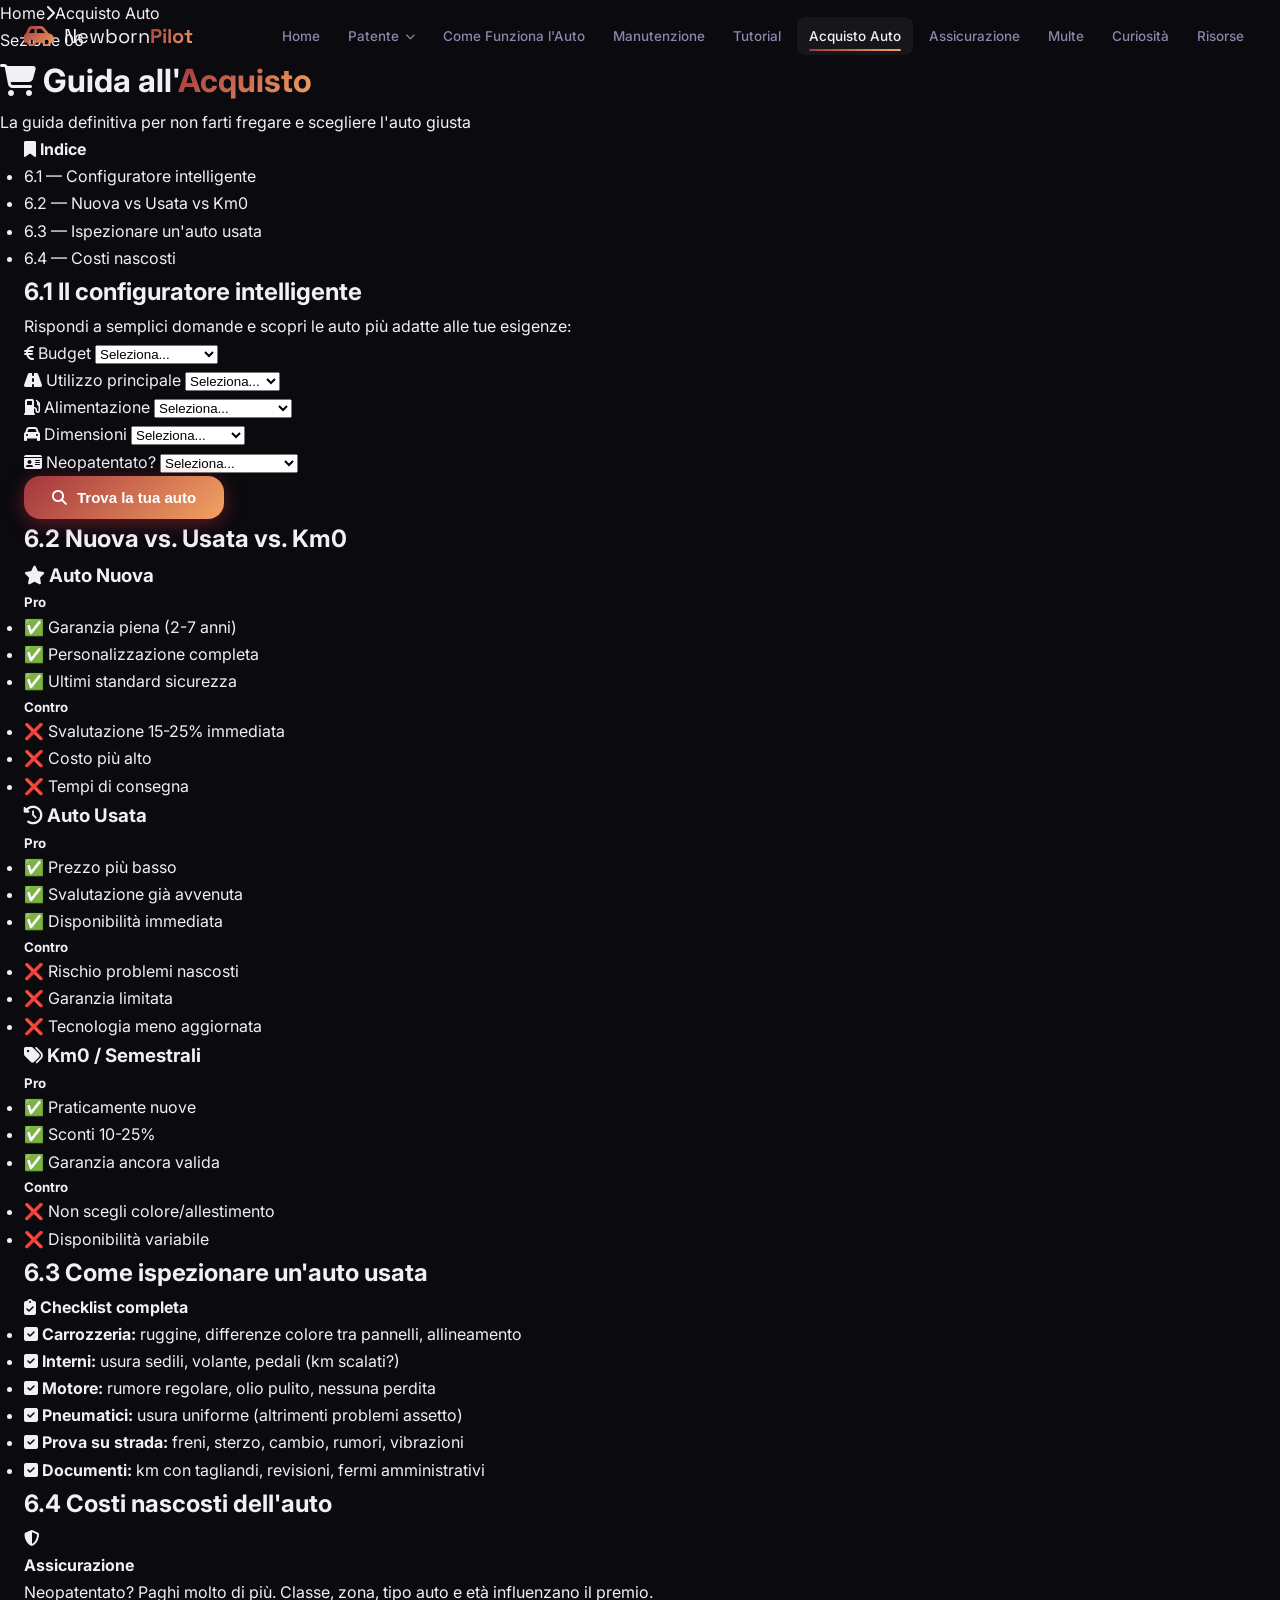
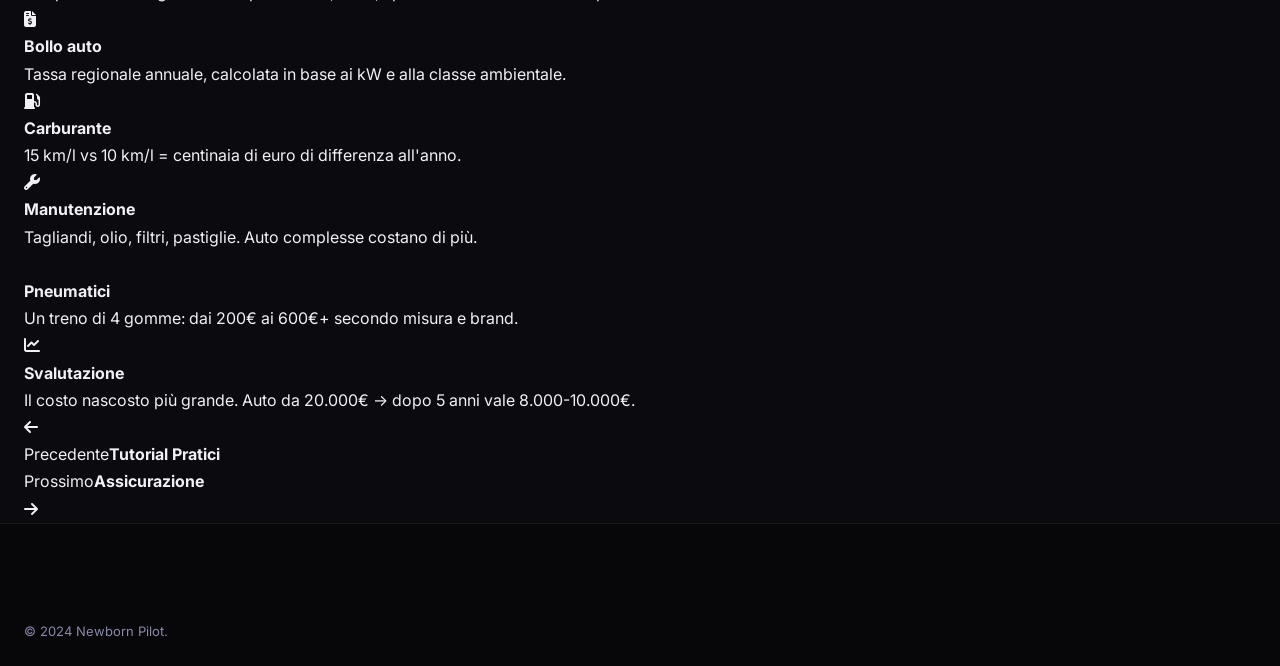
==== pages/acquisto.html @ 16c621de "NewBorn Pilot" ====
<!DOCTYPE html>
<html lang="it">
<head>
    <meta charset="UTF-8">
    <meta name="viewport" content="width=device-width, initial-scale=1.0">
    <title>Acquisto Auto — Newborn Pilot</title>
    <link rel="preconnect" href="https://fonts.googleapis.com">
    <link rel="preconnect" href="https://fonts.gstatic.com" crossorigin>
    <link href="https://fonts.googleapis.com/css2?family=Inter:wght@300;400;500;600;700;800;900&family=Space+Grotesk:wght@400;500;600;700&display=swap" rel="stylesheet">
    <link rel="stylesheet" href="https://cdnjs.cloudflare.com/ajax/libs/font-awesome/6.5.0/css/all.min.css">
    <link rel="stylesheet" href="../css/style.css">
</head>
<body>
    <nav class="navbar" id="navbar">
        <div class="nav-container">
            <a href="../index.html" class="nav-logo"><i class="fas fa-car-side"></i><span>Newborn<strong>Pilot</strong></span></a>
            <div class="nav-menu" id="navMenu">
                <a href="../index.html" class="nav-link">Home</a>
                <div class="nav-dropdown">
                    <a href="#" class="nav-link dropdown-toggle">Patente <i class="fas fa-chevron-down"></i></a>
                    <div class="dropdown-menu">
                        <a href="patente-teoria.html"><i class="fas fa-book"></i> Teoria</a>
                        <a href="patente-pratica.html"><i class="fas fa-car"></i> Pratica</a>
                    </div>
                </div>
                <a href="come-funziona-auto.html" class="nav-link">Come Funziona l'Auto</a>
                <a href="manutenzione.html" class="nav-link">Manutenzione</a>
                <a href="tutorial.html" class="nav-link">Tutorial</a>
                <a href="acquisto.html" class="nav-link active">Acquisto Auto</a>
                <a href="assicurazione.html" class="nav-link">Assicurazione</a>
                <a href="multe.html" class="nav-link">Multe</a>
                <a href="curiosita.html" class="nav-link">Curiosità</a>
                <a href="risorse.html" class="nav-link">Risorse</a>
            </div>
            <button class="nav-toggle" id="navToggle"><span></span><span></span><span></span></button>
        </div>
    </nav>

    <header class="page-hero">
        <div class="page-hero-content">
            <div class="breadcrumb"><a href="../index.html">Home</a><i class="fas fa-chevron-right"></i><span>Acquisto Auto</span></div>
            <div class="page-hero-badge"><span class="section-number-badge">Sezione 06</span></div>
            <h1><i class="fas fa-shopping-cart"></i> Guida all'<span class="gradient-text">Acquisto</span></h1>
            <p>La guida definitiva per non farti fregare e scegliere l'auto giusta</p>
        </div>
    </header>

    <main class="page-content">
        <div class="container">
            <div class="content-layout">
                <aside class="content-sidebar">
                    <div class="sidebar-nav sticky-sidebar">
                        <h4><i class="fas fa-bookmark"></i> Indice</h4>
                        <ul>
                            <li><a href="#configuratore" class="sidebar-link">6.1 — Configuratore intelligente</a></li>
                            <li><a href="#nuova-usata" class="sidebar-link">6.2 — Nuova vs Usata vs Km0</a></li>
                            <li><a href="#ispezione" class="sidebar-link">6.3 — Ispezionare un'auto usata</a></li>
                            <li><a href="#costi-nascosti" class="sidebar-link">6.4 — Costi nascosti</a></li>
                        </ul>
                    </div>
                </aside>

                <div class="content-main">
                    <!-- Configuratore -->
                    <section id="configuratore" class="content-section">
                        <h2><span class="section-num">6.1</span> Il configuratore intelligente</h2>
                        <p>Rispondi a semplici domande e scopri le auto più adatte alle tue esigenze:</p>

                        <div class="configurator-preview">
                            <div class="config-form">
                                <div class="config-group">
                                    <label><i class="fas fa-euro-sign"></i> Budget</label>
                                    <select id="budget">
                                        <option value="">Seleziona...</option>
                                        <option value="5000">Sotto 5.000€</option>
                                        <option value="10000">5.000 - 10.000€</option>
                                        <option value="20000">10.000 - 20.000€</option>
                                        <option value="35000">20.000 - 35.000€</option>
                                        <option value="50000">Oltre 35.000€</option>
                                    </select>
                                </div>
                                <div class="config-group">
                                    <label><i class="fas fa-road"></i> Utilizzo principale</label>
                                    <select id="utilizzo">
                                        <option value="">Seleziona...</option>
                                        <option value="citta">Città</option>
                                        <option value="extra">Extraurbano</option>
                                        <option value="auto">Autostrada</option>
                                        <option value="misto">Misto</option>
                                    </select>
                                </div>
                                <div class="config-group">
                                    <label><i class="fas fa-gas-pump"></i> Alimentazione</label>
                                    <select id="alimentazione">
                                        <option value="">Seleziona...</option>
                                        <option value="benzina">Benzina</option>
                                        <option value="diesel">Diesel</option>
                                        <option value="gpl">GPL</option>
                                        <option value="ibrido">Ibrido</option>
                                        <option value="elettrico">Elettrico</option>
                                        <option value="boh">Non so, consigliami</option>
                                    </select>
                                </div>
                                <div class="config-group">
                                    <label><i class="fas fa-car"></i> Dimensioni</label>
                                    <select id="dimensioni">
                                        <option value="">Seleziona...</option>
                                        <option value="city">Citycar</option>
                                        <option value="util">Utilitaria</option>
                                        <option value="berl">Berlina</option>
                                        <option value="suv">SUV-Crossover</option>
                                        <option value="sw">Station Wagon</option>
                                    </select>
                                </div>
                                <div class="config-group">
                                    <label><i class="fas fa-id-card"></i> Neopatentato?</label>
                                    <select id="neopatentato">
                                        <option value="">Seleziona...</option>
                                        <option value="si">Sì (vincolo 55 kW/t)</option>
                                        <option value="no">No</option>
                                    </select>
                                </div>
                                <button class="btn btn-primary" onclick="showConfigResult()">
                                    <i class="fas fa-search"></i> Trova la tua auto
                                </button>
                            </div>
                            <div id="configResult" class="config-result" style="display:none;">
                                <h4><i class="fas fa-check-circle"></i> In base alle tue risposte, ecco alcune categorie consigliate:</h4>
                                <p id="configText"></p>
                            </div>
                        </div>
                    </section>

                    <!-- Nuova vs Usata -->
                    <section id="nuova-usata" class="content-section">
                        <h2><span class="section-num">6.2</span> Nuova vs. Usata vs. Km0</h2>
                        <div class="three-comparison">
                            <div class="comp-card">
                                <h3><i class="fas fa-star"></i> Auto Nuova</h3>
                                <div class="pros">
                                    <h5>Pro</h5>
                                    <ul>
                                        <li>✅ Garanzia piena (2-7 anni)</li>
                                        <li>✅ Personalizzazione completa</li>
                                        <li>✅ Ultimi standard sicurezza</li>
                                    </ul>
                                </div>
                                <div class="cons">
                                    <h5>Contro</h5>
                                    <ul>
                                        <li>❌ Svalutazione 15-25% immediata</li>
                                        <li>❌ Costo più alto</li>
                                        <li>❌ Tempi di consegna</li>
                                    </ul>
                                </div>
                            </div>
                            <div class="comp-card">
                                <h3><i class="fas fa-history"></i> Auto Usata</h3>
                                <div class="pros">
                                    <h5>Pro</h5>
                                    <ul>
                                        <li>✅ Prezzo più basso</li>
                                        <li>✅ Svalutazione già avvenuta</li>
                                        <li>✅ Disponibilità immediata</li>
                                    </ul>
                                </div>
                                <div class="cons">
                                    <h5>Contro</h5>
                                    <ul>
                                        <li>❌ Rischio problemi nascosti</li>
                                        <li>❌ Garanzia limitata</li>
                                        <li>❌ Tecnologia meno aggiornata</li>
                                    </ul>
                                </div>
                            </div>
                            <div class="comp-card">
                                <h3><i class="fas fa-tags"></i> Km0 / Semestrali</h3>
                                <div class="pros">
                                    <h5>Pro</h5>
                                    <ul>
                                        <li>✅ Praticamente nuove</li>
                                        <li>✅ Sconti 10-25%</li>
                                        <li>✅ Garanzia ancora valida</li>
                                    </ul>
                                </div>
                                <div class="cons">
                                    <h5>Contro</h5>
                                    <ul>
                                        <li>❌ Non scegli colore/allestimento</li>
                                        <li>❌ Disponibilità variabile</li>
                                    </ul>
                                </div>
                            </div>
                        </div>
                    </section>

                    <!-- Ispezione -->
                    <section id="ispezione" class="content-section">
                        <h2><span class="section-num">6.3</span> Come ispezionare un'auto usata</h2>
                        <div class="checklist-box">
                            <h4><i class="fas fa-clipboard-check"></i> Checklist completa</h4>
                            <ul class="checklist">
                                <li><i class="fas fa-check-square"></i> <strong>Carrozzeria:</strong> ruggine, differenze colore tra pannelli, allineamento</li>
                                <li><i class="fas fa-check-square"></i> <strong>Interni:</strong> usura sedili, volante, pedali (km scalati?)</li>
                                <li><i class="fas fa-check-square"></i> <strong>Motore:</strong> rumore regolare, olio pulito, nessuna perdita</li>
                                <li><i class="fas fa-check-square"></i> <strong>Pneumatici:</strong> usura uniforme (altrimenti problemi assetto)</li>
                                <li><i class="fas fa-check-square"></i> <strong>Prova su strada:</strong> freni, sterzo, cambio, rumori, vibrazioni</li>
                                <li><i class="fas fa-check-square"></i> <strong>Documenti:</strong> km con tagliandi, revisioni, fermi amministrativi</li>
                            </ul>
                        </div>
                    </section>

                    <!-- Costi nascosti -->
                    <section id="costi-nascosti" class="content-section">
                        <h2><span class="section-num">6.4</span> Costi nascosti dell'auto</h2>
                        <div class="cost-grid">
                            <div class="cost-item"><i class="fas fa-shield-alt"></i><h4>Assicurazione</h4><p>Neopatentato? Paghi molto di più. Classe, zona, tipo auto e età influenzano il premio.</p></div>
                            <div class="cost-item"><i class="fas fa-file-invoice-dollar"></i><h4>Bollo auto</h4><p>Tassa regionale annuale, calcolata in base ai kW e alla classe ambientale.</p></div>
                            <div class="cost-item"><i class="fas fa-gas-pump"></i><h4>Carburante</h4><p>15 km/l vs 10 km/l = centinaia di euro di differenza all'anno.</p></div>
                            <div class="cost-item"><i class="fas fa-wrench"></i><h4>Manutenzione</h4><p>Tagliandi, olio, filtri, pastiglie. Auto complesse costano di più.</p></div>
                            <div class="cost-item"><i class="fas fa-tire"></i><h4>Pneumatici</h4><p>Un treno di 4 gomme: dai 200€ ai 600€+ secondo misura e brand.</p></div>
                            <div class="cost-item"><i class="fas fa-chart-line"></i><h4>Svalutazione</h4><p>Il costo nascosto più grande. Auto da 20.000€ → dopo 5 anni vale 8.000-10.000€.</p></div>
                        </div>
                    </section>

                    <div class="page-navigation">
                        <a href="tutorial.html" class="page-nav-btn prev">
                            <i class="fas fa-arrow-left"></i>
                            <div><span>Precedente</span><strong>Tutorial Pratici</strong></div>
                        </a>
                        <a href="assicurazione.html" class="page-nav-btn next">
                            <div><span>Prossimo</span><strong>Assicurazione</strong></div>
                            <i class="fas fa-arrow-right"></i>
                        </a>
                    </div>
                </div>
            </div>
        </div>
    </main>

    <footer class="footer"><div class="container"><div class="footer-bottom"><p>&copy; 2024 Newborn Pilot.</p></div></div></footer>
    <button class="back-to-top" id="backToTop"><i class="fas fa-chevron-up"></i></button>
    <script src="js/main.js"></script>
</body>
</html>
---- css/style.css ----
/* ============================================
   CSS/STYLE.CSS — NEWBORN PILOT (Versione Semplificata)
   ============================================ */

/* ─── VARIABILI & RESET ─────────────────────── */
:root {
  --primary: #e63946; --primary-dark: #c1121f; --primary-light: #ff6b7a;
  --secondary: #1d3557; --accent: #f4a261; --accent-light: #f9c784;
  --bg: #0a0a0f; --bg-card: #12121a; --bg-card-hover: #1a1a26; --bg-section: #0e0e16;
  --text: #f0f0f5; --text-muted: #8888aa; --text-light: #ccccdd;
  --border: rgba(255,255,255,0.07); --border-hover: rgba(230,57,70,0.4);
  --gradient: linear-gradient(135deg, #a3353e, #f4a261);
  --gradient-glow: linear-gradient(135deg, rgba(230,57,70,0.2), rgba(244,162,97,0.2));
  --shadow-sm: 0 2px 8px rgba(0,0,0,0.3); --shadow-md: 0 8px 32px rgba(0,0,0,0.4);
  --shadow-lg: 0 20px 60px rgba(0,0,0,0.5); --shadow-glow: 0 0 40px rgba(230,57,70,0.25);
  --radius: 16px; --radius-sm: 8px; --radius-lg: 24px; --radius-xl: 32px;
  --nav-h: 72px;
  --transition: 0.3s cubic-bezier(0.4, 0, 0.2, 1);
  --transition-bounce: 0.5s cubic-bezier(0.34, 1.56, 0.64, 1);
  --font-main: 'Inter', sans-serif; --font-display: 'Space Grotesk', sans-serif;
}

*, *::before, *::after { margin: 0; padding: 0; box-sizing: border-box; }

html { scroll-behavior: smooth; font-size: 16px; }

body {
  font-family: var(--font-main);
  background: var(--bg);
  color: var(--text);
  line-height: 1.7;
  overflow-x: hidden;
  -webkit-font-smoothing: antialiased;
}

a { text-decoration: none; color: inherit; transition: var(--transition); }
img { max-width: 100%; display: block; }

/* ─── ELEMENTI GLOBALI & UTILITY ──────────────── */
::-webkit-scrollbar { width: 6px; }
::-webkit-scrollbar-track { background: var(--bg); }
::-webkit-scrollbar-thumb { background: var(--gradient); border-radius: 99px; }
::selection { background: rgba(230,57,70,0.35); color: #fff; }

.gradient-text, .steering-wheel, .loader p, .nav-logo i, .nav-logo strong, .stat-number, .stat-plus, .floating-card i, .section-card-icon > i, .philosophy-quote blockquote i, .footer-logo i, .footer-logo strong {
  background: var(--gradient);
  -webkit-background-clip: text;
  background-clip: text;
  -webkit-text-fill-color: transparent;
}
.section-header h2, .intro-content h2, .philosophy-content h2 {
  font-family: var(--font-display);
  font-size: clamp(30px, 5vw, 46px);
  font-weight: 700;
  line-height: 1.2;
  letter-spacing: -1px;
}
.intro-section::before, .sections-overview::before, .philosophy-section::before {
  content: ''; position: absolute; top: 0; left: 0; right: 0;
  height: 1px;
  background: linear-gradient(90deg, transparent, var(--border), transparent);
}

/* ─── PRELOADER ──────────────────────────────── */
#preloader {
  position: fixed; inset: 0; z-index: 9999;
  background: var(--bg);
  display: flex; align-items: center; justify-content: center;
  transition: opacity 0.6s ease, visibility 0.6s ease;
}
#preloader.hidden { opacity: 0; visibility: hidden; pointer-events: none; }
.loader { display: flex; flex-direction: column; align-items: center; gap: 20px; }
.steering-wheel { font-size: 56px; animation: spin 1.5s linear infinite; }
.loader p { font-family: var(--font-display); font-size: 22px; font-weight: 700; letter-spacing: 3px; animation: pulse-text 1.5s ease-in-out infinite; }
@keyframes spin { to { transform: rotate(360deg); } }
@keyframes pulse-text { 50% { opacity: 0.5; } }

/* ─── NAVBAR ─────────────────────────────────── */
.navbar {
  position: fixed; top: 0; left: 0; right: 0;
  height: var(--nav-h);
  z-index: 1000;
  transition: background var(--transition), backdrop-filter var(--transition), box-shadow var(--transition);
}
.navbar.scrolled {
  background: rgba(10, 10, 15, 0.92);
  backdrop-filter: blur(20px); -webkit-backdrop-filter: blur(20px);
  box-shadow: 0 1px 0 var(--border), var(--shadow-sm);
}
.nav-container { max-width: 1400px; margin: 0 auto; padding: 0 24px; height: 100%; display: flex; align-items: center; justify-content: space-between; }
.nav-logo { display: flex; align-items: center; gap: 10px; font-family: var(--font-display); font-size: 20px; }
.nav-logo i { font-size: 24px; }
.nav-menu { display: flex; align-items: center; gap: 4px; }
.nav-link { padding: 8px 12px; border-radius: var(--radius-sm); font-size: 13.5px; font-weight: 500; color: var(--text-muted); position: relative; }
.nav-link::after { content: ''; position: absolute; bottom: 4px; left: 12px; right: 12px; height: 2px; background: var(--gradient); border-radius: 99px; transform: scaleX(0); transition: transform var(--transition); transform-origin: left; }
.nav-link:hover, .nav-link.active { color: var(--text); background: rgba(255,255,255,0.05); }
.nav-link:hover::after, .nav-link.active::after { transform: scaleX(1); }
.nav-dropdown { position: relative; }
.dropdown-toggle { display: flex; align-items: center; gap: 6px; cursor: pointer; }
.dropdown-toggle .fa-chevron-down { font-size: 10px; transition: transform var(--transition); }
.nav-dropdown:hover .fa-chevron-down { transform: rotate(180deg); }
.dropdown-menu { position: absolute; top: calc(100% + 8px); left: 50%; transform: translateX(-50%) translateY(-8px); background: var(--bg-card); border: 1px solid var(--border); border-radius: var(--radius); padding: 8px; min-width: 180px; opacity: 0; visibility: hidden; transition: all var(--transition); box-shadow: var(--shadow-md); }
.nav-dropdown:hover .dropdown-menu { opacity: 1; visibility: visible; transform: translateX(-50%) translateY(0); }
.dropdown-menu a { display: flex; align-items: center; gap: 10px; padding: 10px 14px; border-radius: var(--radius-sm); font-size: 14px; color: var(--text-muted); }
.dropdown-menu a:hover { background: rgba(230,57,70,0.1); color: var(--primary-light); }
.dropdown-menu a i { width: 16px; font-size: 13px; color: var(--primary); }
.nav-toggle { display: none; flex-direction: column; justify-content: center; gap: 5px; width: 38px; height: 38px; background: rgba(255,255,255,0.05); border: 1px solid var(--border); border-radius: var(--radius-sm); cursor: pointer; padding: 8px; transition: var(--transition); }
.nav-toggle span { display: block; height: 2px; background: var(--text); border-radius: 99px; transition: all var(--transition); }
.nav-toggle.active span:nth-child(1) { transform: translateY(7px) rotate(45deg); }
.nav-toggle.active span:nth-child(2) { opacity: 0; transform: scaleX(0); }
.nav-toggle.active span:nth-child(3) { transform: translateY(-7px) rotate(-45deg); }

/* ─── HERO ───────────────────────────────────── */
.hero { position: relative; min-height: 100vh; display: flex; flex-direction: column; align-items: center; justify-content: center; padding: calc(var(--nav-h) + 60px) 24px 100px; text-align: center; overflow: hidden; }
.hero-bg { position: absolute; inset: 0; }
.hero-bg::before { content: ''; position: absolute; inset: 0; background: radial-gradient(ellipse 80% 60% at 50% 0%, rgba(230,57,70,0.15) 0%, transparent 65%), radial-gradient(ellipse 60% 40% at 20% 80%, rgba(244,162,97,0.08) 0%, transparent 50%), radial-gradient(ellipse 50% 50% at 80% 20%, rgba(29,53,87,0.2) 0%, transparent 50%); }
.hero-bg::after { content: ''; position: absolute; inset: 0; background: url("data:image/svg+xml,%3Csvg width='60' height='60' viewBox='0 0 60 60' xmlns='http://www.w3.org/2000/svg'%3E%3Cg fill='none' fill-rule='evenodd'%3E%3Cg fill='%23ffffff' fill-opacity='0.02'%3E%3Cpath d='M36 34v-4h-2v4h-4v2h4v4h2v-4h4v-2h-4zm0-30V0h-2v4h-4v2h4v4h2V6h4V4h-4zM6 34v-4H4v4H0v2h4v4h2v-4h4v-2H6zM6 4V0H4v4H0v2h4v4h2V6h4V4H6z'/%3E%3C/g%3E%3C/g%3E%3C/svg%3E"); }
.hero-content { position: relative; z-index: 2; max-width: 800px; width: 100%; }
.hero-badge { display: inline-flex; align-items: center; gap: 8px; background: rgba(230,57,70,0.12); border: 1px solid rgba(230,57,70,0.3); color: var(--primary-light); padding: 8px 20px; border-radius: 99px; font-size: 13px; font-weight: 600; letter-spacing: 0.5px; margin-bottom: 28px; animation: badge-glow 3s ease-in-out infinite; }
@keyframes badge-glow { 50% { box-shadow: 0 0 30px rgba(230,57,70,0.4); } }
.hero h1 { font-family: var(--font-display); font-size: clamp(52px, 10vw, 100px); font-weight: 800; line-height: 0.95; letter-spacing: -3px; margin-bottom: 24px; text-transform: uppercase; }
.hero-subtitle { font-size: clamp(18px, 3vw, 22px); color: var(--text-light); margin-bottom: 16px; }
.hero-subtitle strong { color: var(--accent); }
.hero-description { font-size: 15px; color: var(--text-muted); max-width: 560px; margin: 0 auto 40px; line-height: 1.8; }
.hero-actions { display: flex; align-items: center; justify-content: center; gap: 16px; flex-wrap: wrap; margin-bottom: 60px; }
.hero-stats { display: flex; justify-content: center; gap: 48px; flex-wrap: wrap; }
.stat { display: flex; flex-direction: column; align-items: center; gap: 4px; }
.stat-number, .stat-plus { font-family: var(--font-display); font-weight: 800; line-height: 1; }
.stat-number { font-size: 42px; }
.stat-plus { font-size: 28px; }
.stat-label { font-size: 12px; color: var(--text-muted); font-weight: 500; letter-spacing: 0.5px; text-transform: uppercase; }
.scroll-indicator { position: absolute; bottom: 40px; left: 50%; transform: translateX(-50%); display: flex; flex-direction: column; align-items: center; gap: 10px; z-index: 2; animation: bounce 2s ease-in-out infinite; }
.scroll-indicator p { font-size: 11px; color: var(--text-muted); letter-spacing: 1.5px; text-transform: uppercase; }
@keyframes bounce { 50% { transform: translateX(-50%) translateY(-8px); } }

/* ─── BOTTONI ────────────────────────────────── */
.btn { display: inline-flex; align-items: center; gap: 10px; padding: 13px 28px; border-radius: var(--radius); font-size: 15px; font-weight: 600; cursor: pointer; border: none; transition: all var(--transition); position: relative; overflow: hidden; }
.btn::before { content: ''; position: absolute; inset: 0; background: rgba(255,255,255,0.1); opacity: 0; transition: opacity var(--transition); }
.btn:hover::before { opacity: 1; }
.btn-primary { background: var(--gradient); color: #fff; box-shadow: 0 4px 20px rgba(230,57,70,0.4); }
.btn-primary:hover { transform: translateY(-2px); box-shadow: 0 8px 30px rgba(230,57,70,0.5); }
.btn-outline { background: transparent; color: var(--text-light); border: 1px solid var(--border); }
.btn-outline:hover { border-color: var(--border-hover); color: var(--text); background: rgba(255,255,255,0.04); transform: translateY(-2px); }
.btn-lg { padding: 16px 36px; font-size: 16px; border-radius: var(--radius-lg); }

/* ─── SEZIONI ────────────────────────────────── */
.section { padding: 100px 0; position: relative; }
.container { max-width: 1280px; margin: 0 auto; padding: 0 24px; }
.section-header { text-align: center; max-width: 640px; margin: 0 auto 64px; }
.section-header p { color: var(--text-muted); font-size: 16px; margin-top: 16px; }
.section-tag { display: inline-flex; align-items: center; gap: 6px; font-size: 12px; font-weight: 700; letter-spacing: 2px; text-transform: uppercase; color: var(--primary); background: rgba(230,57,70,0.1); border: 1px solid rgba(230,57,70,0.2); padding: 6px 14px; border-radius: 99px; margin-bottom: 20px; }

/* ─── SEZIONE INTRO ──────────────────────────── */
.intro-section { background: var(--bg-section); overflow: hidden; }
.intro-grid { display: grid; grid-template-columns: 1fr 1fr; gap: 80px; align-items: center; }
.intro-content h2 { margin: 0 0 24px; }
.intro-lead { font-size: 18px; color: var(--text-light); line-height: 1.7; margin-bottom: 16px; }
.intro-lead strong { color: var(--text); }
.intro-content > p { color: var(--text-muted); font-size: 15px; margin-bottom: 16px; line-height: 1.8; }
.intro-content > p strong { color: var(--primary-light); }
.intro-features { display: grid; grid-template-columns: 1fr 1fr; gap: 12px; margin-top: 32px; }
.intro-feature { display: flex; align-items: center; gap: 10px; font-size: 14px; font-weight: 500; color: var(--text-light); }
.intro-feature i { color: var(--primary); font-size: 16px; flex-shrink: 0; }
.intro-visual { position: relative; height: 400px; display: flex; align-items: center; justify-content: center; }
.intro-card-stack { position: relative; width: 300px; height: 300px; }
.floating-card { position: absolute; background: var(--bg-card); border: 1px solid var(--border); border-radius: var(--radius-lg); padding: 20px 24px; display: flex; align-items: center; gap: 12px; font-size: 15px; font-weight: 600; color: var(--text-light); box-shadow: var(--shadow-md); transition: transform var(--transition), box-shadow var(--transition); cursor: default; }
.floating-card:hover { transform: translateY(-4px) !important; box-shadow: var(--shadow-lg); border-color: var(--border-hover); }
.floating-card i { font-size: 22px; flex-shrink: 0; }
.card-1 { top: 0; left: 0; animation: float-card 4s ease-in-out infinite; }
.card-2 { top: 60px; right: 0; animation: float-card 4s ease-in-out infinite 0.8s; }
.card-3 { top: 150px; left: 20px; animation: float-card 4s ease-in-out infinite 1.6s; }
.card-4 { bottom: 60px; right: 10px; animation: float-card 4s ease-in-out infinite 2.4s; }
.card-5 { bottom: 0; left: 40px; animation: float-card 4s ease-in-out infinite 3.2s; }
@keyframes float-card { 50% { transform: translateY(-10px); } }

/* ─── PANORAMICA SEZIONI ─────────────────────── */
.sections-grid { display: grid; grid-template-columns: repeat(auto-fill, minmax(290px, 1fr)); gap: 20px; }
.section-card { background: var(--bg-card); border: 1px solid var(--border); border-radius: var(--radius-lg); padding: 32px; display: flex; flex-direction: column; gap: 14px; transition: all var(--transition); position: relative; overflow: hidden; }
.section-card::before { content: ''; position: absolute; top: 0; left: 0; right: 0; height: 3px; background: var(--gradient); transform: scaleX(0); transform-origin: left; transition: transform var(--transition); }
.section-card::after { content: ''; position: absolute; inset: 0; background: var(--gradient-glow); opacity: 0; transition: opacity var(--transition); border-radius: inherit; }
.section-card:hover { border-color: var(--border-hover); transform: translateY(-6px); box-shadow: var(--shadow-lg), var(--shadow-glow); background: var(--bg-card-hover); }
.section-card:hover::before { transform: scaleX(1); }
.section-card:hover::after { opacity: 1; }
.section-card-icon { display: flex; align-items: center; justify-content: space-between; }
.section-card-icon > i { font-size: 32px; transition: transform var(--transition-bounce); }
.section-card:hover .section-card-icon > i { transform: scale(1.15) rotate(-5deg); }
.section-number { font-family: var(--font-display); font-size: 40px; font-weight: 800; color: rgba(255,255,255,0.04); line-height: 1; transition: color var(--transition); }
.section-card:hover .section-number { color: rgba(230,57,70,0.12); }
.section-card h3 { font-family: var(--font-display); font-size: 20px; font-weight: 700; transition: color var(--transition); }
.section-card > p { font-size: 14px; color: var(--text-muted); line-height: 1.7; flex: 1; transition: color var(--transition); }
.section-card-footer { display: flex; align-items: center; justify-content: space-between; margin-top: 4px; }
/* Elementi interni alla card con z-index */
.section-card-icon, .section-card h3, .section-card > p, .section-card-footer { position: relative; z-index: 1; }
.section-card:hover h3 { color: #fff; }
.section-card:hover > p { color: var(--text-light); }
.tag { font-size: 11px; font-weight: 700; letter-spacing: 1px; text-transform: uppercase; color: var(--primary); background: rgba(230,57,70,0.12); padding: 4px 12px; border-radius: 99px; border: 1px solid rgba(230,57,70,0.2); }
.section-card-footer > i { font-size: 14px; color: var(--text-muted); transition: all var(--transition); }
.section-card:hover .section-card-footer > i { color: var(--primary-light); transform: translateX(6px); }

/* ─── FILOSOFIA ──────────────────────────────── */
.philosophy-section { background: var(--bg-section); overflow: hidden; position: relative; }
.philosophy-section::after { content: ''; position: absolute; bottom: 0; left: 0; right: 0; height: 1px; background: linear-gradient(90deg, transparent, var(--border), transparent); }
.philosophy-content { text-align: center; max-width: 900px; margin: 0 auto; }
.philosophy-content h2 { margin: 0 0 56px; }
.philosophy-grid { display: grid; grid-template-columns: repeat(auto-fit, minmax(160px, 1fr)); gap: 24px; margin-bottom: 56px; }
.philosophy-item { background: var(--bg-card); border: 1px solid var(--border); border-radius: var(--radius-lg); padding: 32px 20px; text-align: center; transition: all var(--transition); position: relative; overflow: hidden; }
.philosophy-item::before { content: ''; position: absolute; bottom: 0; left: 0; right: 0; height: 3px; background: var(--gradient); transform: scaleX(0); transition: transform var(--transition); transform-origin: left; }
.philosophy-item:hover { border-color: var(--border-hover); transform: translateY(-4px); background: var(--bg-card-hover); box-shadow: var(--shadow-md); }
.philosophy-item:hover::before { transform: scaleX(1); }
.philosophy-icon { width: 60px; height: 60px; border-radius: 50%; background: rgba(230,57,70,0.1); border: 1px solid rgba(230,57,70,0.2); display: flex; align-items: center; justify-content: center; margin: 0 auto 16px; font-size: 22px; color: var(--primary); transition: all var(--transition-bounce); }
.philosophy-item:hover .philosophy-icon { background: var(--gradient); color: #fff; transform: scale(1.1) rotate(10deg); border-color: transparent; }
.philosophy-item h4 { font-family: var(--font-display); font-size: 17px; font-weight: 700; margin-bottom: 8px; }
.philosophy-item p { font-size: 13px; color: var(--text-muted); line-height: 1.6; }
.philosophy-quote blockquote { background: rgba(230,57,70,0.06); border: 1px solid rgba(230,57,70,0.15); border-radius: var(--radius-xl); padding: 40px 48px; font-size: 20px; font-style: italic; color: var(--text-light); line-height: 1.7; position: relative; }
.philosophy-quote blockquote strong { font-style: normal; }
.philosophy-quote blockquote .fa-quote-left, .philosophy-quote blockquote .fa-quote-right { font-size: 32px; vertical-align: middle; opacity: 0.7; }
.philosophy-quote blockquote .fa-quote-left { margin-right: 12px; }
.philosophy-quote blockquote .fa-quote-right { margin-left: 12px; }

/* ─── CTA & FOOTER ───────────────────────────── */
.cta-section { text-align: center; padding: 80px 0; }
.cta-content { background: var(--bg-card); border: 1px solid var(--border); border-radius: var(--radius-xl); padding: 72px 48px; max-width: 640px; margin: 0 auto; position: relative; overflow: hidden; }
.cta-content::before { content: ''; position: absolute; top: 0; left: 0; right: 0; height: 4px; background: var(--gradient); }
.cta-content::after { content: ''; position: absolute; inset: 0; background: radial-gradient(ellipse at 50% 0%, rgba(230,57,70,0.1), transparent 60%); pointer-events: none; }
.cta-content h2 { font-family: var(--font-display); font-size: clamp(28px, 5vw, 40px); font-weight: 700; margin-bottom: 16px; position: relative; z-index: 1; }
.cta-content p { font-size: 16px; color: var(--text-muted); margin-bottom: 36px; position: relative; z-index: 1; }
.cta-content .btn { position: relative; z-index: 1; }
.footer { background: #070709; border-top: 1px solid var(--border); padding: 72px 0 0; }
.footer-grid { display: grid; grid-template-columns: 1.8fr 1fr 1fr 1fr; gap: 48px; padding-bottom: 56px; border-bottom: 1px solid var(--border); }
.footer-brand .footer-logo { display: inline-flex; margin-bottom: 20px; }
.footer-logo i { font-size: 22px; }
.footer-brand p { font-size: 14px; color: var(--text-muted); line-height: 1.8; max-width: 280px; }
.footer-links { display: flex; flex-direction: column; }
.footer-links h4 { font-size: 13px; font-weight: 700; text-transform: uppercase; letter-spacing: 1.5px; color: var(--text-light); margin-bottom: 20px; }
.footer-links a { font-size: 14px; color: var(--text-muted); padding: 5px 0; position: relative; }
.footer-links a::before { content: ''; position: absolute; bottom: 2px; left: 0; width: 0; height: 1px; background: var(--gradient); transition: width var(--transition); }
.footer-links a:hover { color: var(--text); padding-left: 8px; }
.footer-links a:hover::before { width: 100%; }
.footer-bottom { display: flex; align-items: center; justify-content: space-between; padding: 24px 0; font-size: 13px; color: var(--text-muted); flex-wrap: wrap; gap: 8px; }
.footer-bottom i { font-size: 12px; }

/* ─── BACK TO TOP & UTILITIES ────────────────── */
.back-to-top { position: fixed; bottom: 32px; right: 32px; width: 48px; height: 48px; border-radius: 50%; background: var(--gradient); border: none; color: #fff; font-size: 16px; cursor: pointer; display: flex; align-items: center; justify-content: center; box-shadow: 0 4px 20px rgba(230,57,70,0.4); transform: translateY(80px); opacity: 0; transition: all var(--transition); z-index: 100; }
.back-to-top.visible { transform: translateY(0); opacity: 1; }
.back-to-top:hover { transform: translateY(-4px); box-shadow: 0 8px 30px rgba(230,57,70,0.5); }
[data-aos] { opacity: 0; transform: translateY(30px); transition: opacity 0.6s ease, transform 0.6s ease; }
[data-aos].aos-animate { opacity: 1; transform: translateY(0); }
[data-aos][data-aos-delay="100"] { transition-delay: 0.1s; } [data-aos][data-aos-delay="200"] { transition-delay: 0.2s; } [data-aos][data-aos-delay="300"] { transition-delay: 0.3s; } [data-aos][data-aos-delay="400"] { transition-delay: 0.4s; } [data-aos][data-aos-delay="500"] { transition-delay: 0.5s; } [data-aos][data-aos-delay="600"] { transition-delay: 0.6s; } [data-aos][data-aos-delay="700"] { transition-delay: 0.7s; } [data-aos][data-aos-delay="800"] { transition-delay: 0.8s; } [data-aos][data-aos-delay="900"] { transition-delay: 0.9s; }

/* ─── RESPONSIVE ─────────────────────────────── */
@media (max-width: 1100px) {
  .footer-grid { grid-template-columns: 1fr 1fr; gap: 32px; }
  .footer-brand { grid-column: 1 / -1; }
  .footer-brand p { max-width: 100%; }
  .intro-grid { grid-template-columns: 1fr; gap: 48px; }
  .intro-visual { display: none; }
}

@media (max-width: 900px) {
  .nav-menu { position: fixed; top: var(--nav-h); left: 0; right: 0; bottom: 0; background: rgba(10,10,15,0.98); backdrop-filter: blur(20px); flex-direction: column; align-items: center; justify-content: center; gap: 8px; transform: translateX(100%); transition: transform 0.4s cubic-bezier(0.4, 0, 0.2, 1); overflow-y: auto; padding: 40px 24px; }
  .nav-menu.open { transform: translateX(0); }
  .nav-link { font-size: 18px; padding: 12px 24px; width: 100%; text-align: center; }
  .nav-toggle { display: flex; }
  .nav-dropdown { width: 100%; text-align: center; }
  .dropdown-menu { position: static; transform: none; opacity: 1; visibility: visible; background: rgba(255,255,255,0.03); margin-top: 8px; display: none; }
  .nav-dropdown.open .dropdown-menu { display: block; }
  .sections-grid { grid-template-columns: 1fr 1fr; }
  .philosophy-grid { grid-template-columns: repeat(3, 1fr); }
}

@media (max-width: 640px) {
  :root { --nav-h: 64px; }
  .section { padding: 64px 0; }
  .hero h1 { letter-spacing: -2px; }
  .hero-stats { gap: 28px; }
  .hero-actions { flex-direction: column; align-items: stretch; }
  .hero-actions .btn { justify-content: center; }
  .sections-grid, .footer-grid { grid-template-columns: 1fr; }
  .philosophy-grid { grid-template-columns: 1fr 1fr; }
  .philosophy-quote blockquote { padding: 28px 24px; font-size: 16px; }
  .cta-content { padding: 48px 24px; }
  .footer-bottom { flex-direction: column; text-align: center; }
  .back-to-top { bottom: 20px; right: 20px; }
}
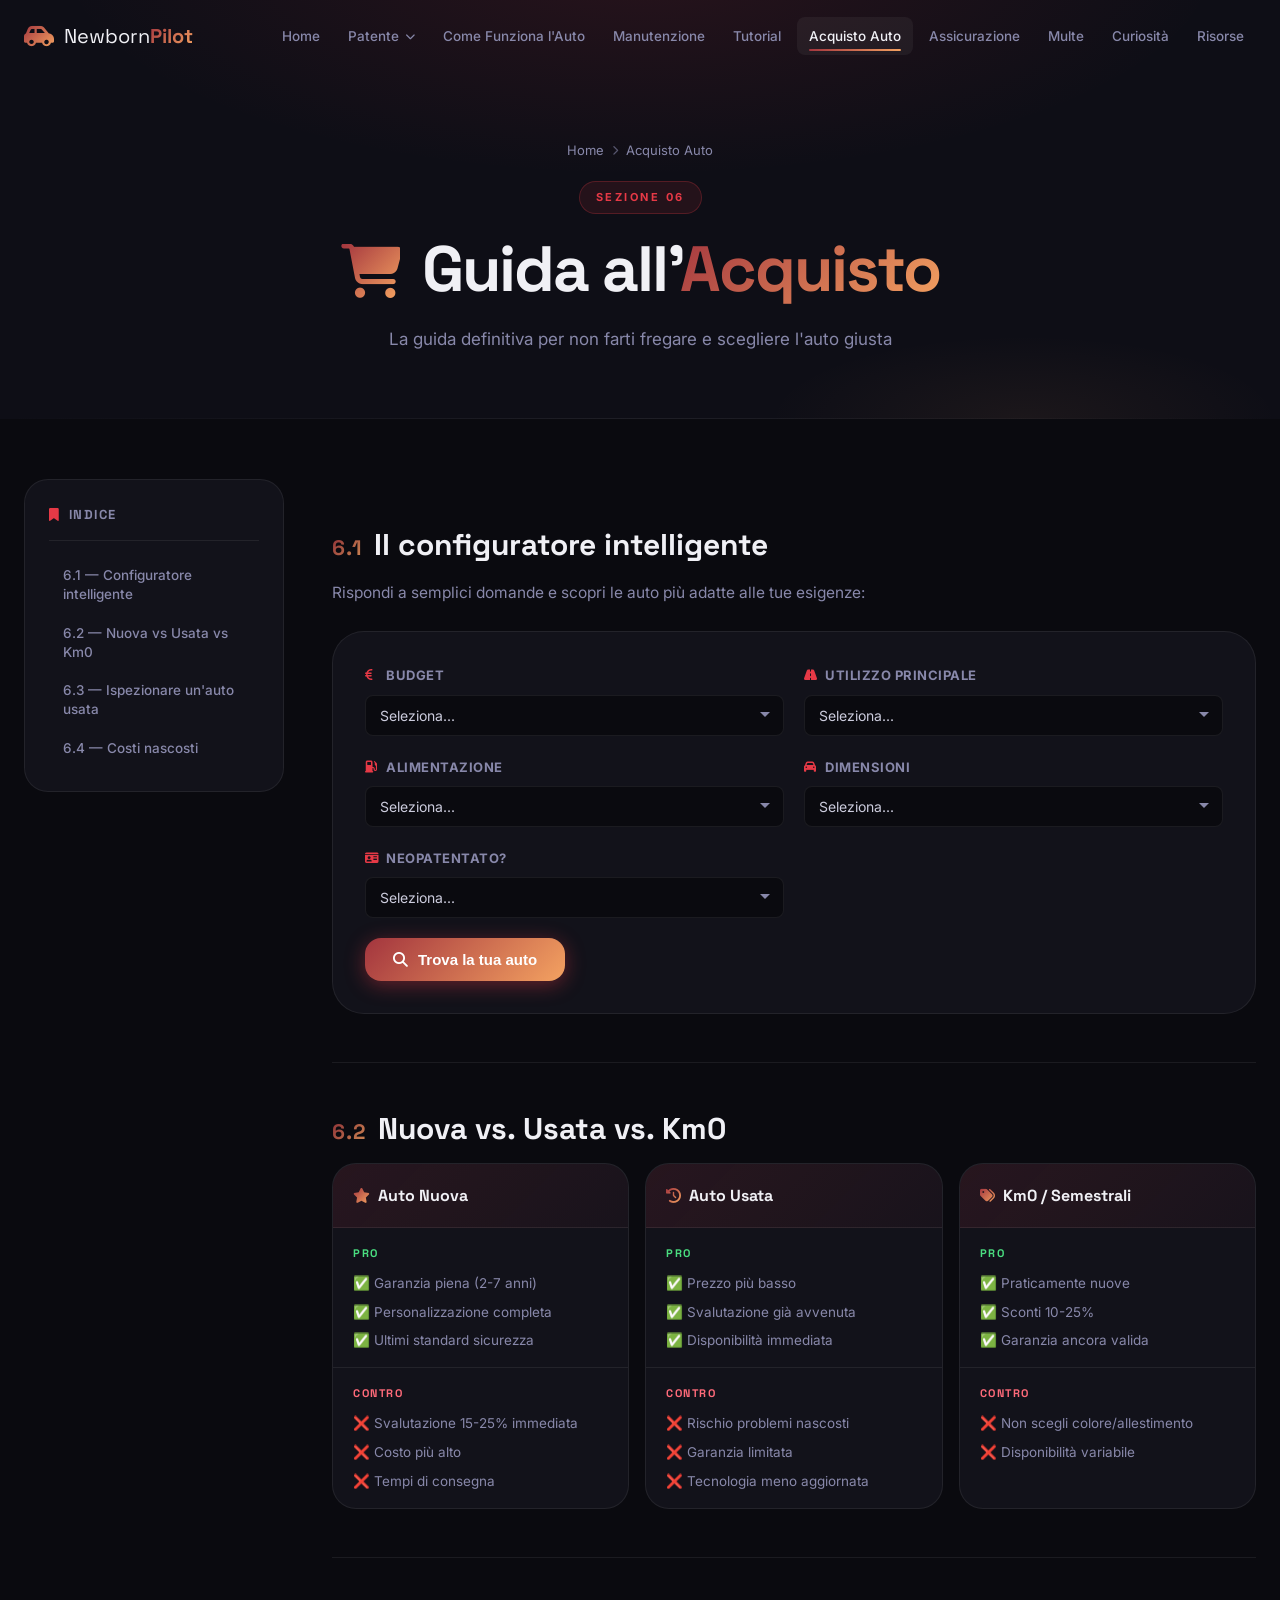
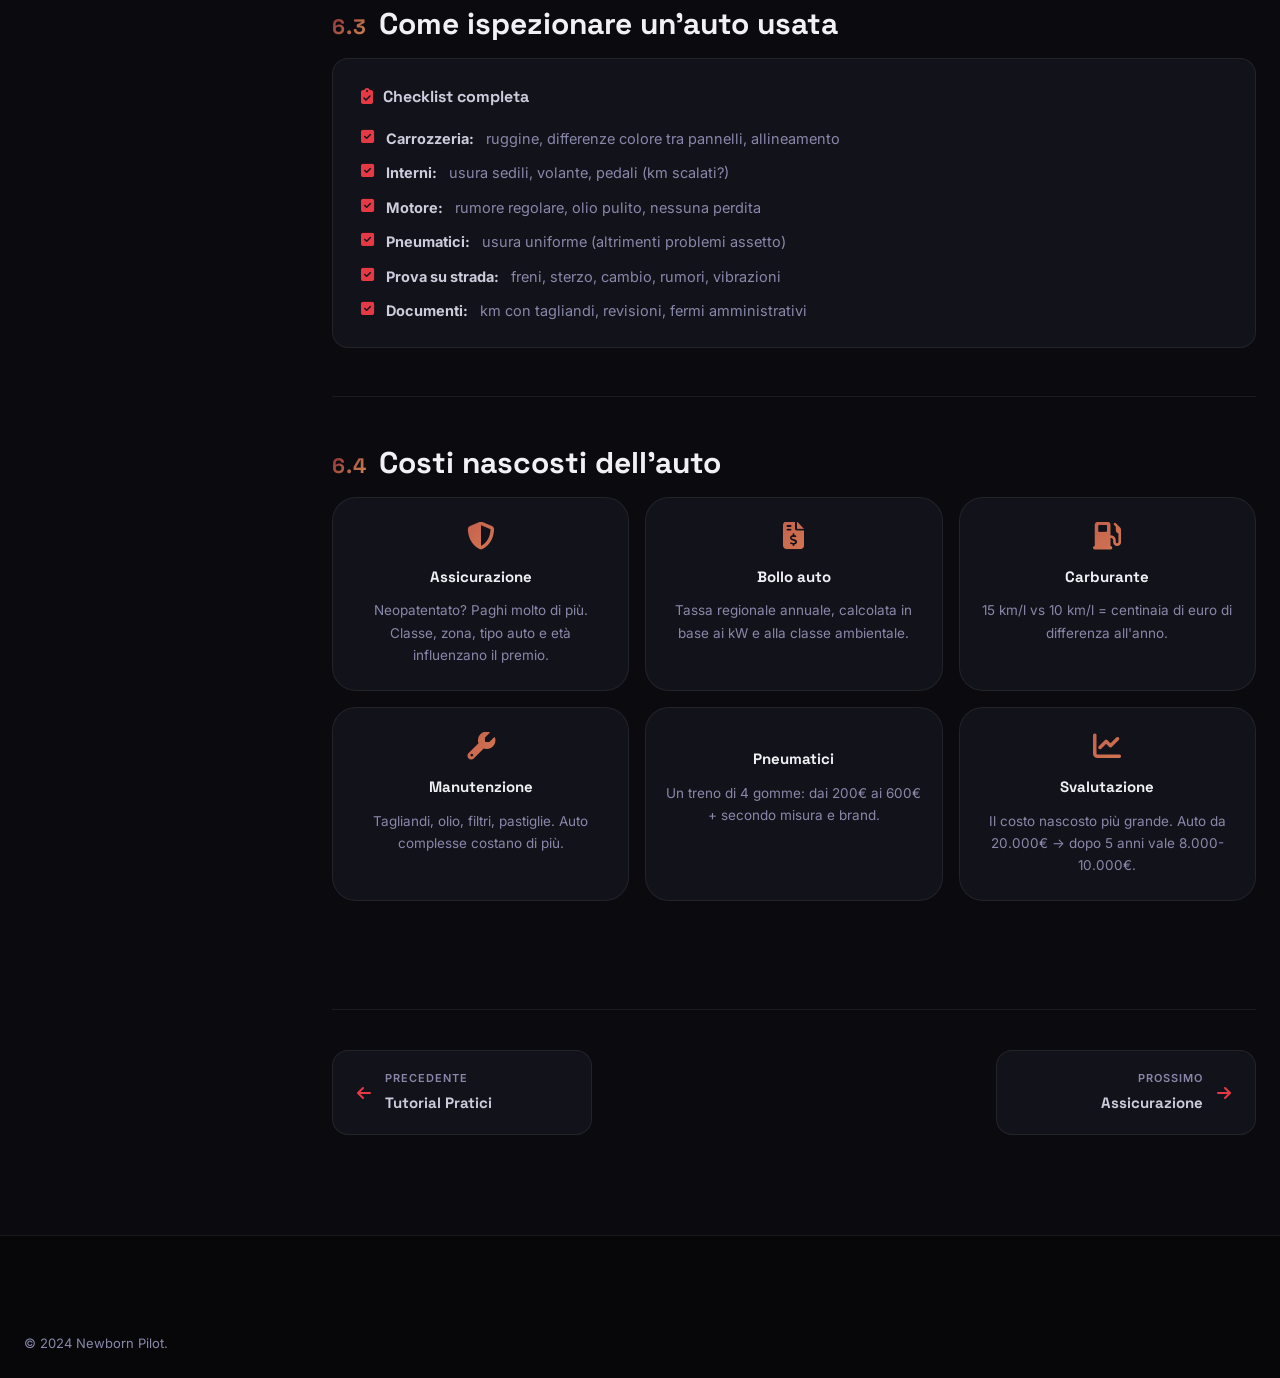
==== commit 90069482: "bella raga" ====
--- a/pages/acquisto.html
+++ b/pages/acquisto.html
@@ -9,6 +9,9 @@
     <link href="https://fonts.googleapis.com/css2?family=Inter:wght@300;400;500;600;700;800;900&family=Space+Grotesk:wght@400;500;600;700&display=swap" rel="stylesheet">
     <link rel="stylesheet" href="https://cdnjs.cloudflare.com/ajax/libs/font-awesome/6.5.0/css/all.min.css">
     <link rel="stylesheet" href="../css/style.css">
+        <link rel="stylesheet" href="../css/acquisto.css">
+
+
 </head>
 <body>
     <nav class="navbar" id="navbar">
--- a/css/acquisto.css
+++ b/css/acquisto.css
@@ -0,0 +1,657 @@
+/* ============================================
+   ACQUISTO.CSS
+   CSS specifico per acquisto.html
+   Estende il globale senza sovrascriverlo.
+============================================ */
+
+/* ─── PAGE HERO ──────────────────────────────── */
+.page-hero {
+    position: relative;
+    padding: calc(var(--nav-h) + 64px) 24px 64px;
+    background: var(--bg-section);
+    text-align: center;
+    overflow: hidden;
+}
+
+.page-hero::before {
+    content: '';
+    position: absolute;
+    inset: 0;
+    background:
+        radial-gradient(ellipse 70% 80% at 50% -10%, rgba(230,57,70,0.12) 0%, transparent 65%),
+        radial-gradient(ellipse 40% 40% at 80% 100%, rgba(244,162,97,0.06) 0%, transparent 50%);
+}
+
+.page-hero::after {
+    content: '';
+    position: absolute;
+    bottom: 0; left: 0; right: 0;
+    height: 1px;
+    background: linear-gradient(90deg, transparent, var(--border), transparent);
+}
+
+.page-hero-content {
+    position: relative;
+    z-index: 1;
+    max-width: 760px;
+    margin: 0 auto;
+}
+
+.breadcrumb {
+    display: inline-flex;
+    align-items: center;
+    gap: 8px;
+    font-size: 13px;
+    color: var(--text-muted);
+    margin-bottom: 20px;
+}
+
+.breadcrumb a:hover { color: var(--primary-light); }
+.breadcrumb i { font-size: 10px; opacity: 0.6; }
+
+.page-hero-badge {
+    display: flex;
+    justify-content: center;
+    margin-bottom: 20px;
+}
+
+.section-number-badge {
+    display: inline-flex;
+    align-items: center;
+    font-size: 11px;
+    font-weight: 700;
+    letter-spacing: 2.5px;
+    text-transform: uppercase;
+    color: var(--primary);
+    background: rgba(230,57,70,0.1);
+    border: 1px solid rgba(230,57,70,0.25);
+    padding: 6px 16px;
+    border-radius: 99px;
+}
+
+.page-hero h1 {
+    font-family: var(--font-display);
+    font-size: clamp(36px, 7vw, 64px);
+    font-weight: 800;
+    line-height: 1.1;
+    letter-spacing: -2px;
+    margin-bottom: 20px;
+}
+
+.page-hero h1 i {
+    font-size: 0.85em;
+    margin-right: 8px;
+    background: var(--gradient);
+    -webkit-background-clip: text;
+    background-clip: text;
+    -webkit-text-fill-color: transparent;
+}
+
+.page-hero-content > p {
+    font-size: 17px;
+    color: var(--text-muted);
+    max-width: 520px;
+    margin: 0 auto;
+    line-height: 1.8;
+}
+
+/* ─── LAYOUT ─────────────────────────────────── */
+.page-content { padding: 60px 0 100px; }
+
+.content-layout {
+    display: grid;
+    grid-template-columns: 260px 1fr;
+    gap: 48px;
+    align-items: start;
+}
+
+/* ─── SIDEBAR ────────────────────────────────── */
+.content-sidebar { position: relative; }
+
+.sticky-sidebar {
+    position: sticky;
+    top: calc(var(--nav-h) + 32px);
+}
+
+.sidebar-nav {
+    background: var(--bg-card);
+    border: 1px solid var(--border);
+    border-radius: var(--radius-lg);
+    padding: 24px;
+    display: flex;
+    flex-direction: column;
+    gap: 16px;
+}
+
+.sidebar-nav h4 {
+    font-family: var(--font-display);
+    font-size: 13px;
+    font-weight: 700;
+    letter-spacing: 1.5px;
+    text-transform: uppercase;
+    color: var(--text-muted);
+    display: flex;
+    align-items: center;
+    gap: 8px;
+    padding-bottom: 14px;
+    border-bottom: 1px solid var(--border);
+}
+
+.sidebar-nav h4 i { color: var(--primary); }
+
+.sidebar-nav ul {
+    list-style: none;
+    display: flex;
+    flex-direction: column;
+    gap: 2px;
+}
+
+.sidebar-link {
+    display: block;
+    font-size: 13.5px;
+    font-weight: 500;
+    color: var(--text-muted);
+    padding: 9px 12px;
+    border-radius: var(--radius-sm);
+    border-left: 2px solid transparent;
+    transition: var(--transition);
+    line-height: 1.4;
+}
+
+.sidebar-link:hover {
+    color: var(--text);
+    background: rgba(255,255,255,0.04);
+    border-left-color: rgba(230,57,70,0.4);
+    padding-left: 16px;
+}
+
+.sidebar-link.active {
+    color: var(--primary-light);
+    background: rgba(230,57,70,0.08);
+    border-left-color: var(--primary);
+    font-weight: 600;
+}
+
+/* ─── MAIN CONTENT ───────────────────────────── */
+.content-main { min-width: 0; }
+
+/* ─── SEZIONI ────────────────────────────────── */
+.content-section {
+    padding: 48px 0;
+    border-bottom: 1px solid var(--border);
+}
+
+.content-section:last-of-type { border-bottom: none; }
+
+.content-section h2 {
+    font-family: var(--font-display);
+    font-size: clamp(22px, 3.5vw, 30px);
+    font-weight: 700;
+    line-height: 1.2;
+    margin-bottom: 16px;
+    display: flex;
+    align-items: baseline;
+    gap: 12px;
+    flex-wrap: wrap;
+}
+
+.content-section > p {
+    font-size: 15.5px;
+    color: var(--text-muted);
+    line-height: 1.85;
+    margin-bottom: 24px;
+}
+
+.content-section > p strong { color: var(--text-light); }
+
+.section-num {
+    font-size: 0.7em;
+    font-weight: 800;
+    letter-spacing: 1px;
+    background: var(--gradient);
+    -webkit-background-clip: text;
+    background-clip: text;
+    -webkit-text-fill-color: transparent;
+    opacity: 0.85;
+}
+
+/* ─── CONFIGURATOR ───────────────────────────── */
+.configurator-preview {
+    background: var(--bg-card);
+    border: 1px solid var(--border);
+    border-radius: var(--radius-xl);
+    overflow: hidden;
+    margin-top: 8px;
+}
+
+.config-form {
+    display: grid;
+    grid-template-columns: 1fr 1fr;
+    gap: 20px;
+    padding: 32px;
+}
+
+/* Il bottone occupa entrambe le colonne */
+.config-form .btn {
+    grid-column: 1 / -1;
+    justify-self: start;
+}
+
+.config-group {
+    display: flex;
+    flex-direction: column;
+    gap: 8px;
+}
+
+.config-group label {
+    font-size: 13px;
+    font-weight: 700;
+    color: var(--text-muted);
+    letter-spacing: 0.5px;
+    display: flex;
+    align-items: center;
+    gap: 7px;
+    text-transform: uppercase;
+}
+
+.config-group label i {
+    color: var(--primary);
+    font-size: 12px;
+    width: 14px;
+}
+
+.config-group select {
+    background: var(--bg);
+    border: 1px solid var(--border);
+    border-radius: var(--radius-sm);
+    color: var(--text-light);
+    font-family: var(--font-main);
+    font-size: 14px;
+    padding: 11px 14px;
+    cursor: pointer;
+    appearance: none;
+    -webkit-appearance: none;
+    background-image: url("data:image/svg+xml,%3Csvg xmlns='http://www.w3.org/2000/svg' width='12' height='12' viewBox='0 0 12 12'%3E%3Cpath fill='%238888aa' d='M6 8L1 3h10z'/%3E%3C/svg%3E");
+    background-repeat: no-repeat;
+    background-position: right 12px center;
+    padding-right: 36px;
+    transition: border-color var(--transition), box-shadow var(--transition);
+    outline: none;
+}
+
+.config-group select:focus {
+    border-color: rgba(230,57,70,0.5);
+    box-shadow: 0 0 0 3px rgba(230,57,70,0.1);
+}
+
+.config-group select option {
+    background: var(--bg-card);
+    color: var(--text-light);
+}
+
+/* Risultato configuratore */
+.config-result {
+    margin: 0 32px 32px;
+    padding: 22px 24px;
+    background: rgba(230,57,70,0.07);
+    border: 1px solid rgba(230,57,70,0.2);
+    border-radius: var(--radius);
+    animation: fade-in-up 0.35s ease;
+}
+
+@keyframes fade-in-up {
+    from { opacity: 0; transform: translateY(10px); }
+    to   { opacity: 1; transform: translateY(0); }
+}
+
+.config-result h4 {
+    font-family: var(--font-display);
+    font-size: 15px;
+    font-weight: 700;
+    margin-bottom: 10px;
+    color: var(--primary-light);
+    display: flex;
+    align-items: center;
+    gap: 8px;
+}
+
+.config-result h4 i { color: var(--primary); }
+
+.config-result p {
+    font-size: 14px;
+    color: var(--text-muted);
+    line-height: 1.75;
+}
+
+/* ─── THREE COMPARISON (nuova/usata/km0) ─────── */
+.three-comparison {
+    display: grid;
+    grid-template-columns: repeat(3, 1fr);
+    gap: 16px;
+    margin-top: 8px;
+}
+
+.comp-card {
+    background: var(--bg-card);
+    border: 1px solid var(--border);
+    border-radius: var(--radius-lg);
+    overflow: hidden;
+    transition: all var(--transition);
+    display: flex;
+    flex-direction: column;
+}
+
+.comp-card:hover {
+    border-color: var(--border-hover);
+    transform: translateY(-4px);
+    box-shadow: var(--shadow-md);
+    background: var(--bg-card-hover);
+}
+
+.comp-card h3 {
+    font-family: var(--font-display);
+    font-size: 16px;
+    font-weight: 700;
+    padding: 18px 20px;
+    display: flex;
+    align-items: center;
+    gap: 8px;
+    background: linear-gradient(135deg, rgba(230,57,70,0.1), rgba(230,57,70,0.03));
+    border-bottom: 1px solid var(--border);
+    margin: 0;
+    color: var(--text);
+}
+
+.comp-card h3 i {
+    background: var(--gradient);
+    -webkit-background-clip: text;
+    background-clip: text;
+    -webkit-text-fill-color: transparent;
+    font-size: 15px;
+}
+
+.pros,
+.cons {
+    padding: 16px 20px;
+}
+
+.pros { border-bottom: 1px solid var(--border); }
+
+.pros h5,
+.cons h5 {
+    font-family: var(--font-display);
+    font-size: 11px;
+    font-weight: 700;
+    letter-spacing: 1.5px;
+    text-transform: uppercase;
+    margin-bottom: 10px;
+}
+
+.pros h5 { color: #4ade80; }
+.cons h5 { color: var(--primary-light); }
+
+.pros ul,
+.cons ul {
+    list-style: none;
+    display: flex;
+    flex-direction: column;
+    gap: 8px;
+}
+
+.pros ul li,
+.cons ul li {
+    font-size: 13.5px;
+    color: var(--text-muted);
+    line-height: 1.55;
+    transition: color var(--transition);
+}
+
+.comp-card:hover .pros ul li,
+.comp-card:hover .cons ul li {
+    color: var(--text-light);
+}
+
+/* ─── CHECKLIST BOX ──────────────────────────── */
+.checklist-box {
+    background: var(--bg-card);
+    border: 1px solid var(--border);
+    border-radius: var(--radius);
+    padding: 24px 28px;
+    margin-top: 8px;
+}
+
+.checklist-box h4 {
+    font-family: var(--font-display);
+    font-size: 16px;
+    font-weight: 700;
+    margin-bottom: 18px;
+    display: flex;
+    align-items: center;
+    gap: 10px;
+    color: var(--text-light);
+}
+
+.checklist-box h4 i { color: var(--primary); }
+
+.checklist {
+    list-style: none;
+    display: flex;
+    flex-direction: column;
+    gap: 12px;
+}
+
+.checklist li {
+    display: flex;
+    align-items: flex-start;
+    gap: 12px;
+    font-size: 14.5px;
+    color: var(--text-muted);
+    line-height: 1.55;
+    transition: color var(--transition);
+}
+
+.checklist li:hover { color: var(--text-light); }
+
+.checklist li i {
+    color: var(--primary);
+    font-size: 15px;
+    flex-shrink: 0;
+    margin-top: 1px;
+}
+
+.checklist li strong { color: var(--text-light); }
+
+/* ─── COST GRID ──────────────────────────────── */
+.cost-grid {
+    display: grid;
+    grid-template-columns: repeat(3, 1fr);
+    gap: 16px;
+    margin-top: 8px;
+}
+
+.cost-item {
+    background: var(--bg-card);
+    border: 1px solid var(--border);
+    border-radius: var(--radius-lg);
+    padding: 24px 20px;
+    transition: all var(--transition);
+    position: relative;
+    overflow: hidden;
+    text-align: center;
+}
+
+.cost-item::before {
+    content: '';
+    position: absolute;
+    top: 0; left: 0; right: 0;
+    height: 3px;
+    background: var(--gradient);
+    transform: scaleX(0);
+    transform-origin: left;
+    transition: transform var(--transition);
+}
+
+.cost-item::after {
+    content: '';
+    position: absolute;
+    inset: 0;
+    background: var(--gradient-glow);
+    opacity: 0;
+    transition: opacity var(--transition);
+    border-radius: inherit;
+}
+
+.cost-item:hover {
+    border-color: var(--border-hover);
+    transform: translateY(-5px);
+    box-shadow: var(--shadow-md);
+    background: var(--bg-card-hover);
+}
+
+.cost-item:hover::before { transform: scaleX(1); }
+.cost-item:hover::after  { opacity: 1; }
+
+.cost-item > i {
+    font-size: 28px;
+    display: block;
+    margin-bottom: 14px;
+    background: var(--gradient);
+    -webkit-background-clip: text;
+    background-clip: text;
+    -webkit-text-fill-color: transparent;
+    position: relative;
+    z-index: 1;
+    transition: transform var(--transition-bounce);
+}
+
+.cost-item:hover > i { transform: scale(1.15) rotate(-5deg); }
+
+.cost-item h4 {
+    font-family: var(--font-display);
+    font-size: 15px;
+    font-weight: 700;
+    margin-bottom: 10px;
+    position: relative;
+    z-index: 1;
+    transition: color var(--transition);
+}
+
+.cost-item:hover h4 { color: var(--text); }
+
+.cost-item p {
+    font-size: 13.5px;
+    color: var(--text-muted);
+    line-height: 1.65;
+    position: relative;
+    z-index: 1;
+    margin: 0;
+    transition: color var(--transition);
+}
+
+.cost-item:hover p { color: var(--text-light); }
+
+/* ─── PAGE NAVIGATION ────────────────────────── */
+.page-navigation {
+    display: flex;
+    align-items: stretch;
+    justify-content: space-between;
+    gap: 16px;
+    margin-top: 60px;
+    padding-top: 40px;
+    border-top: 1px solid var(--border);
+}
+
+.page-nav-btn {
+    display: flex;
+    align-items: center;
+    gap: 14px;
+    padding: 18px 24px;
+    background: var(--bg-card);
+    border: 1px solid var(--border);
+    border-radius: var(--radius);
+    transition: all var(--transition);
+    flex: 1;
+    max-width: 260px;
+}
+
+.page-nav-btn.next {
+    margin-left: auto;
+    justify-content: flex-end;
+    text-align: right;
+}
+
+.page-nav-btn:hover {
+    border-color: var(--border-hover);
+    background: var(--bg-card-hover);
+    transform: translateY(-2px);
+    box-shadow: var(--shadow-sm);
+}
+
+.page-nav-btn i {
+    color: var(--primary);
+    font-size: 16px;
+    flex-shrink: 0;
+}
+
+.page-nav-btn div {
+    display: flex;
+    flex-direction: column;
+    gap: 2px;
+}
+
+.page-nav-btn span {
+    font-size: 11px;
+    color: var(--text-muted);
+    font-weight: 600;
+    letter-spacing: 1px;
+    text-transform: uppercase;
+}
+
+.page-nav-btn strong {
+    font-family: var(--font-display);
+    font-size: 15px;
+    color: var(--text-light);
+    font-weight: 700;
+}
+
+.page-nav-btn:hover strong { color: var(--primary-light); }
+
+/* ─── RESPONSIVE ─────────────────────────────── */
+@media (max-width: 1100px) {
+    .cost-grid { grid-template-columns: repeat(2, 1fr); }
+    .three-comparison { grid-template-columns: 1fr 1fr; }
+}
+
+@media (max-width: 1024px) {
+    .content-layout { grid-template-columns: 220px 1fr; gap: 32px; }
+}
+
+@media (max-width: 860px) {
+    .content-layout { grid-template-columns: 1fr; }
+    .content-sidebar { display: none; }
+
+    .three-comparison { grid-template-columns: 1fr; }
+    .cost-grid { grid-template-columns: repeat(2, 1fr); }
+    .config-form { grid-template-columns: 1fr; }
+}
+
+@media (max-width: 640px) {
+    .page-hero { padding: calc(var(--nav-h) + 40px) 24px 48px; }
+    .page-hero h1 { letter-spacing: -1px; }
+
+    .config-form { padding: 20px; gap: 16px; }
+    .config-result { margin: 0 20px 20px; }
+
+    .three-comparison { grid-template-columns: 1fr; }
+    .cost-grid { grid-template-columns: 1fr; }
+
+    .page-navigation { flex-direction: column; }
+
+    .page-nav-btn,
+    .page-nav-btn.next {
+        max-width: 100%;
+        margin-left: 0;
+        justify-content: flex-start;
+        text-align: left;
+    }
+}
